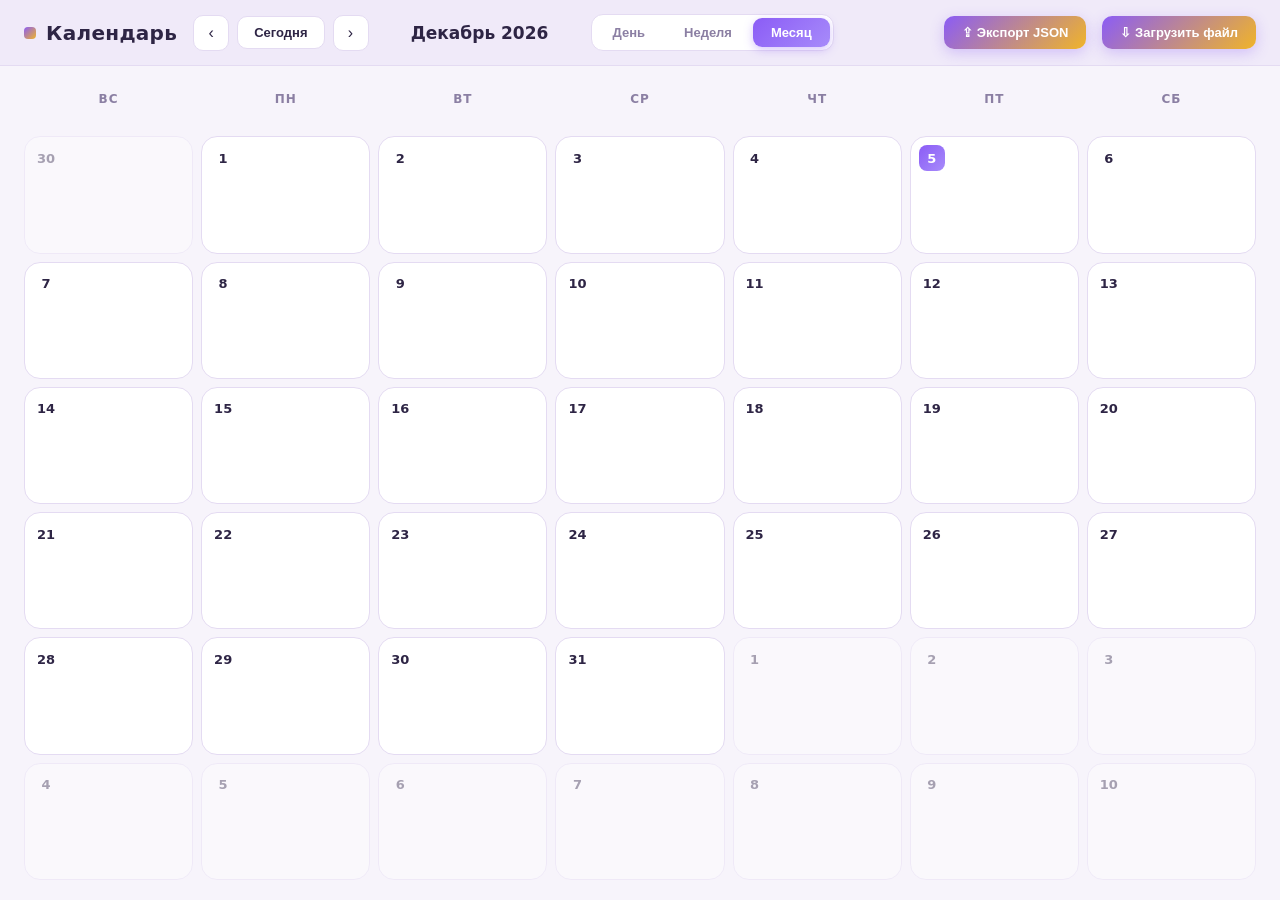
==== calendar.html @ a47461ec "init" ====
<!DOCTYPE html>
<html lang="ru">
<head>
<meta charset="UTF-8">
<meta name="viewport" content="width=device-width, initial-scale=1.0">
<title>Календарь</title>
<style>
  :root {
    /* Пурпурно-жёплая гамма */
    --bg: #f7f4fb;
    --bg-soft: #f0eaf9;
    --surface: #ffffff;
    --surface-2: #f4effc;
    --border: #e4dbf2;
    --text: #2e2545;
    --text-muted: #8b7fa3;

    --c-purple: #8b5cf6;
    --c-purple-soft: #a78bfa;
    --c-amber: #f0b429;
    --c-pink: #e879c9;
    --c-lavender: #c4b5fd;
    --c-peach: #fcd34d;

    --radius: 16px;
    --ease-spring: cubic-bezier(0.34, 1.4, 0.44, 1);
    --ease-smooth: cubic-bezier(0.4, 0, 0.2, 1);
  }

  * { margin: 0; padding: 0; box-sizing: border-box; -webkit-tap-highlight-color: transparent; }

  html, body { height: 100%; }

  body {
    font-family: "Segoe UI", system-ui, -apple-system, sans-serif;
    background: var(--bg);
    color: var(--text);
    overflow: hidden;
    display: flex;
    flex-direction: column;
  }

  /* ============ ШАПКА ============ */
  .app-header {
    display: flex;
    align-items: center;
    gap: 16px;
    padding: 14px 24px;
    background: var(--bg-soft);
    border-bottom: 1px solid var(--border);
    flex-wrap: wrap;
  }

  .app-title {
    font-size: 20px;
    font-weight: 700;
    letter-spacing: 0.3px;
    display: flex;
    align-items: center;
    gap: 10px;
  }

  .app-title .dot {
    width: 12px; height: 12px;
    border-radius: 4px;
    background: linear-gradient(135deg, var(--c-purple), var(--c-amber));
  }

  .nav-group {
    display: flex;
    align-items: center;
    gap: 8px;
  }

  .nav-btn {
    background: var(--surface);
    border: 1px solid var(--border);
    color: var(--text);
    width: 36px; height: 36px;
    border-radius: 10px;
    cursor: pointer;
    font-size: 16px;
    transition: all 0.2s var(--ease-smooth);
  }
  .nav-btn:hover { background: var(--surface-2); transform: translateY(-1px); }

  .today-btn {
    background: var(--surface);
    border: 1px solid var(--border);
    color: var(--text);
    padding: 8px 16px;
    border-radius: 10px;
    cursor: pointer;
    font-size: 13px;
    font-weight: 600;
    transition: all 0.2s var(--ease-smooth);
  }
  .today-btn:hover { background: var(--surface-2); }

  .current-label {
    font-size: 17px;
    font-weight: 600;
    min-width: 190px;
    text-align: center;
  }

  /* Переключатель вида */
  .view-switch {
    display: flex;
    background: var(--surface);
    border: 1px solid var(--border);
    border-radius: 12px;
    padding: 3px;
    gap: 3px;
  }
  .view-btn {
    border: none;
    background: transparent;
    color: var(--text-muted);
    padding: 7px 18px;
    border-radius: 9px;
    cursor: pointer;
    font-size: 13px;
    font-weight: 600;
    transition: all 0.25s var(--ease-smooth);
  }
  .view-btn:hover { color: var(--text); }
  .view-btn.active {
    background: linear-gradient(135deg, var(--c-purple), var(--c-purple-soft));
    color: #fff;
    box-shadow: 0 3px 10px rgba(139, 92, 246, 0.35);
  }

  .header-spacer { flex: 1; }

  .import-btn {
    background: linear-gradient(135deg, var(--c-purple), var(--c-amber));
    border: none;
    color: #fff;
    padding: 9px 18px;
    border-radius: 10px;
    cursor: pointer;
    font-size: 13px;
    font-weight: 600;
    transition: all 0.2s var(--ease-smooth);
    box-shadow: 0 4px 14px rgba(139, 92, 246, 0.3);
  }
  .import-btn:hover { transform: translateY(-1px); box-shadow: 0 6px 20px rgba(139, 92, 246, 0.45); }

  /* ============ ОСНОВНАЯ ОБЛАСТЬ ============ */
  .main {
    flex: 1;
    display: flex;
    flex-direction: column;
    overflow: hidden;
    position: relative;
  }

  .view-container {
    flex: 1;
    overflow: auto;
    padding: 20px 24px;
  }

  /* ============ МЕСЯЦ ============ */
  .month-grid {
    display: grid;
    grid-template-columns: repeat(7, 1fr);
    gap: 8px;
    height: 100%;
  }

  .weekday-header {
    text-align: center;
    font-size: 12px;
    font-weight: 700;
    text-transform: uppercase;
    letter-spacing: 1px;
    color: var(--text-muted);
    padding: 6px 0 10px;
  }

  .month-cell {
    background: var(--surface);
    border: 1px solid var(--border);
    border-radius: var(--radius);
    padding: 8px;
    min-height: 105px;
    cursor: pointer;
    display: -webkit-box;
    display: flex;
    -webkit-box-orient: vertical;
    -webkit-box-direction: normal;
            flex-direction: column;
    gap: 4px;
    transition: transform 0.25s var(--ease-spring), border-color 0.2s, background 0.2s;
    overflow: hidden;
    position: relative;
    -webkit-tap-highlight-color: transparent;
  }
  .month-cell:hover {
    transform: translateY(-3px) scale(1.02);
    border-color: var(--c-purple-soft);
    background: var(--surface-2);
    z-index: 2;
    box-shadow: 0 10px 24px rgba(139, 92, 246, 0.15);
  }
  .month-cell.other-month { opacity: 0.4; }
  .month-cell.other-month:hover { opacity: 0.7; }
  .month-cell.selected {
    border-color: var(--c-purple);
    box-shadow: 0 0 0 1px var(--c-purple), 0 8px 24px rgba(139, 92, 246, 0.2);
  }
  .month-cell.today .day-num {
    background: linear-gradient(135deg, var(--c-purple), var(--c-purple-soft));
    color: #fff;
  }

  .day-num {
    font-size: 13px;
    font-weight: 700;
    width: 26px; height: 26px;
    display: flex;
    align-items: center;
    justify-content: center;
    border-radius: 8px;
  }

  .month-event {
    font-size: 11px;
    font-weight: 600;
    padding: 3px 7px;
    border-radius: 6px;
    white-space: nowrap;
    overflow: hidden;
    text-overflow: ellipsis;
    transition: filter 0.15s;
  }
  .month-event:hover { filter: brightness(0.92); }
  .month-event.more {
    background: transparent !important;
    color: var(--text-muted);
    font-weight: 500;
  }

  /* ============ НЕДЕЛЯ / ДЕНЬ ============ */
  .time-grid-wrapper {
    height: 100%;
    display: flex;
    flex-direction: column;
  }

  .time-grid-header {
    display: grid;
    grid-template-columns: 60px repeat(var(--cols, 7), 1fr);
    gap: 6px;
    margin-bottom: 8px;
  }
  .time-grid-header .day-col-header {
    text-align: center;
    padding: 8px 4px;
    border-radius: 12px;
    background: var(--surface);
    border: 1px solid var(--border);
    transition: all 0.2s;
    cursor: pointer;
  }
  .time-grid-header .day-col-header:hover { background: var(--surface-2); }
  .time-grid-header .day-col-header.selected {
    border-color: var(--c-purple);
    box-shadow: 0 0 0 1px var(--c-purple);
  }
  .time-grid-header .day-col-header.today .dow-num {
    background: linear-gradient(135deg, var(--c-purple), var(--c-purple-soft));
    color: #fff;
  }
  .dow-name { font-size: 11px; text-transform: uppercase; letter-spacing: 1px; color: var(--text-muted); font-weight: 700; }
  .dow-num { font-size: 18px; font-weight: 700; width: 32px; height: 32px; margin: 4px auto 0; display: flex; align-items: center; justify-content: center; border-radius: 10px; }

  .time-grid-body {
    flex: 1;
    display: grid;
    grid-template-columns: 60px repeat(var(--cols, 7), 1fr);
    gap: 6px;
    overflow-y: auto;
    min-height: 0;
  }

  .hour-labels {
    display: flex;
    flex-direction: column;
  }
  .hour-label {
    height: 56px;
    font-size: 11px;
    color: var(--text-muted);
    text-align: right;
    padding-right: 10px;
    transform: translateY(-7px);
    font-weight: 600;
  }

  .day-column {
    position: relative;
    background: var(--surface);
    border: 1px solid var(--border);
    border-radius: 12px;
    cursor: pointer;
    transition: background 0.2s;
  }
  .day-column:hover { background: var(--surface-2); }
  .day-column.weekend { background: #faf7fe; }

  .hour-line {
    height: 56px;
    border-bottom: 1px solid rgba(139, 92, 246, 0.07);
  }

  .timed-event {
    position: absolute;
    left: 4px; right: 4px;
    border-radius: 8px;
    padding: 4px 8px;
    font-size: 11px;
    font-weight: 600;
    overflow: hidden;
    cursor: pointer;
    transition: filter 0.15s, transform 0.15s;
    z-index: 2;
  }
  .timed-event:hover { filter: brightness(0.92); transform: scale(1.01); }
  .timed-event .te-time { font-size: 10px; opacity: 0.75; font-weight: 500; }

  /* ============ ПАНЕЛЬ СОБЫТИЙ (анимация разворачивания) ============ */
  .day-panel {
    display: grid;
    grid-template-rows: 0fr;
    transition: grid-template-rows 0.45s var(--ease-spring);
    flex-shrink: 0;
  }
  .day-panel.open { grid-template-rows: 1fr; }

  .day-panel-inner {
    overflow: hidden;
    min-height: 0;
  }

  .day-panel-content {
    background: var(--bg-soft);
    border-top: 1px solid var(--border);
    padding: 18px 24px 22px;
    opacity: 0;
    transform: translateY(12px);
    transition: opacity 0.35s var(--ease-smooth) 0.08s, transform 0.35s var(--ease-smooth) 0.08s;
  }
  .day-panel.open .day-panel-content { opacity: 1; transform: translateY(0); }

  .panel-header {
    display: flex;
    align-items: center;
    gap: 14px;
    margin-bottom: 14px;
  }
  .panel-title { font-size: 18px; font-weight: 700; }
  .panel-title .panel-date-badge {
    display: inline-flex;
    align-items: center;
    justify-content: center;
    width: 34px; height: 34px;
    border-radius: 10px;
    background: linear-gradient(135deg, var(--c-purple), var(--c-purple-soft));
    color: #fff;
    font-size: 16px;
    margin-right: 10px;
    vertical-align: middle;
  }
  .panel-add-btn {
    background: var(--surface);
    border: 1px solid var(--border);
    color: var(--text);
    padding: 8px 16px;
    border-radius: 10px;
    cursor: pointer;
    font-size: 13px;
    font-weight: 600;
    transition: all 0.2s;
  }
  .panel-add-btn:hover { background: var(--surface-2); border-color: var(--c-purple-soft); }
  .panel-close {
    margin-left: auto;
    background: transparent;
    border: none;
    color: var(--text-muted);
    font-size: 20px;
    cursor: pointer;
    width: 34px; height: 34px;
    border-radius: 8px;
    transition: all 0.2s;
  }
  .panel-close:hover { background: var(--surface-2); color: var(--text); }

  .events-list {
    display: flex;
    flex-direction: column;
    gap: 8px;
  }

  .event-card {
    display: flex;
    align-items: center;
    gap: 14px;
    background: var(--surface);
    border: 1px solid var(--border);
    border-left: 4px solid var(--cat-color, var(--c-purple));
    border-radius: 12px;
    padding: 12px 16px;
    animation: eventIn 0.35s var(--ease-spring) backwards;
    transition: transform 0.2s var(--ease-spring), background 0.2s;
  }
  .event-card:hover { transform: translateX(4px); background: var(--surface-2); }
  @keyframes eventIn {
    from { opacity: 0; transform: translateY(10px) scale(0.97); }
    to   { opacity: 1; transform: translateY(0) scale(1); }
  }

  .event-time {
    font-size: 12px;
    font-weight: 700;
    color: var(--text-muted);
    min-width: 96px;
    font-variant-numeric: tabular-nums;
  }
  .event-info { flex: 1; min-width: 0; }
  .event-title { font-size: 14px; font-weight: 600; }
  .event-meta { font-size: 12px; color: var(--text-muted); margin-top: 2px; }
  .event-del {
    background: transparent;
    border: none;
    color: var(--text-muted);
    cursor: pointer;
    font-size: 15px;
    width: 30px; height: 30px;
    border-radius: 8px;
    opacity: 0;
    transition: all 0.2s;
  }
  .event-card:hover .event-del { opacity: 1; }
  .event-del:hover { background: rgba(232, 121, 201, 0.15); color: var(--c-pink); }

  .empty-note {
    color: var(--text-muted);
    font-size: 13px;
    text-align: center;
    padding: 18px 0 6px;
  }

  /* ============ МОДАЛЬНОЕ ОКНО ============ */
  .modal-overlay {
    position: fixed;
    inset: 0;
    background: rgba(46, 37, 69, 0.35);
    -webkit-backdrop-filter: blur(4px);
    backdrop-filter: blur(4px);
    display: -webkit-box;
    display: flex;
    -webkit-box-align: center;
            align-items: center;
    -webkit-box-pack: center;
            justify-content: center;
    z-index: 100;
    opacity: 0;
    pointer-events: none;
    transition: opacity 0.25s;
  }
  .modal-overlay.open { opacity: 1; pointer-events: auto; }

  .modal {
    background: var(--surface);
    border: 1px solid var(--border);
    border-radius: 20px;
    padding: 26px;
    width: 420px;
    max-width: 92vw;
    max-height: 88vh;
    overflow-y: auto;
    transform: scale(0.92) translateY(16px);
    transition: transform 0.3s var(--ease-spring);
    box-shadow: 0 24px 64px rgba(139, 92, 246, 0.25);
  }
  .modal-overlay.open .modal { transform: scale(1) translateY(0); }

  .modal h2 { font-size: 18px; margin-bottom: 18px; }

  .field { margin-bottom: 14px; }
  .field label {
    display: block;
    font-size: 12px;
    font-weight: 600;
    color: var(--text-muted);
    text-transform: uppercase;
    letter-spacing: 0.6px;
    margin-bottom: 6px;
  }
  .field input, .field textarea, .field select {
    width: 100%;
    background: var(--bg);
    border: 1px solid var(--border);
    border-radius: 10px;
    color: var(--text);
    padding: 10px 12px;
    font-size: 14px;
    font-family: inherit;
    outline: none;
    transition: border-color 0.2s, box-shadow 0.2s;
  }
  .field input:focus, .field textarea:focus, .field select:focus {
    border-color: var(--c-purple);
    box-shadow: 0 0 0 3px rgba(139, 92, 246, 0.18);
  }
  .field-row { display: flex; gap: 10px; }
  .field-row .field { flex: 1; }

  .cat-picker { display: flex; gap: 8px; }
  .cat-option {
    width: 38px; height: 38px;
    border-radius: 12px;
    border: 2px solid transparent;
    cursor: pointer;
    transition: all 0.2s var(--ease-spring);
    position: relative;
  }
  .cat-option:hover { transform: scale(1.12); }
  .cat-option.active {
    border-color: var(--text);
    transform: scale(1.12);
    box-shadow: 0 4px 14px rgba(139, 92, 246, 0.3);
  }

  .modal-actions { display: flex; gap: 10px; margin-top: 20px; }
  .btn-primary {
    flex: 1;
    background: linear-gradient(135deg, var(--c-purple), var(--c-pink));
    border: none;
    color: #fff;
    padding: 12px;
    border-radius: 12px;
    font-size: 14px;
    font-weight: 700;
    cursor: pointer;
    transition: all 0.2s;
  }
  .btn-primary:hover { filter: brightness(1.08); transform: translateY(-1px); }
  .btn-ghost {
    background: var(--surface-2);
    border: 1px solid var(--border);
    color: var(--text);
    padding: 12px 18px;
    border-radius: 12px;
    font-size: 14px;
    font-weight: 600;
    cursor: pointer;
    transition: all 0.2s;
  }
  .btn-ghost:hover { background: var(--border); }

  /* ============ ТОСТ ============ */
  .toast {
    position: fixed;
    bottom: 24px;
    left: 50%;
    transform: translateX(-50%) translateY(80px);
    background: linear-gradient(135deg, var(--c-purple), var(--c-purple-soft));
    color: #fff;
    padding: 12px 22px;
    border-radius: 12px;
    font-size: 13px;
    font-weight: 600;
    z-index: 200;
    opacity: 0;
    transition: all 0.35s var(--ease-spring);
    box-shadow: 0 12px 32px rgba(139, 92, 246, 0.4);
  }
  .toast.show { opacity: 1; transform: translateX(-50%) translateY(0); }

  /* Скроллбар */
  ::-webkit-scrollbar { width: 10px; height: 10px; }
  ::-webkit-scrollbar-track { background: transparent; }
  ::-webkit-scrollbar-thumb { background: var(--c-lavender); border-radius: 6px; }
  ::-webkit-scrollbar-thumb:hover { background: var(--c-purple-soft); }

  /* ============ АДАПТИВНОСТЬ ============ */

  /* Планшеты (768px – 1024px) */
  @media (max-width: 1024px) {
    .app-header { padding: 12px 16px; gap: 10px; }
    .current-label { min-width: 150px; font-size: 15px; }
    .view-container { padding: 14px 16px; }
    .month-cell { min-height: 85px; padding: 6px; }
    .month-event { font-size: 10px; }
    .time-grid-body { overflow-x: auto; }
  }

  /* Мобильные (< 768px) */
  @media (max-width: 768px) {
    .app-header {
      padding: 10px 12px;
      gap: 8px;
      flex-wrap: wrap;
    }
    .app-title { font-size: 17px; width: 100%; }
    .nav-group { order: 2; }
    .current-label {
      order: 3;
      min-width: 0;
      flex: 1;
      font-size: 14px;
      text-align: left;
    }
    .view-switch { order: 4; width: 100%; justify-content: center; }
    .view-btn { padding: 8px 14px; font-size: 12px; }
    .header-spacer { display: none; }
    .import-btn { order: 5; width: 100%; padding: 12px; }

    .view-container { padding: 10px 10px; }

    /* Месяц на мобильных */
    .month-grid { gap: 4px; }
    .weekday-header { font-size: 10px; padding: 4px 0 6px; }
    .month-cell {
      min-height: 60px;
      padding: 4px;
      border-radius: 10px;
    }
    .day-num { width: 22px; height: 22px; font-size: 11px; border-radius: 6px; }
    .month-event { font-size: 9px; padding: 2px 4px; border-radius: 4px; }

    /* Неделя/день на мобильных — горизонтальный скролл */
    .time-grid-header { grid-template-columns: 40px repeat(var(--cols, 7), minmax(80px, 1fr)); }
    .time-grid-body {
      grid-template-columns: 40px repeat(var(--cols, 7), minmax(80px, 1fr));
      overflow-x: auto;
    }
    .hour-label { font-size: 9px; padding-right: 6px; }
    .hour-line { height: 48px; }
    .timed-event { font-size: 10px; padding: 3px 5px; }
    .timed-event .te-time { font-size: 9px; }

    /* Панель событий */
    .day-panel-content { padding: 14px 12px 18px; }
    .panel-title { font-size: 15px; }
    .panel-title .panel-date-badge { width: 28px; height: 28px; font-size: 14px; }
    .panel-add-btn { padding: 7px 12px; font-size: 12px; }
    .event-card { padding: 10px 12px; gap: 10px; }
    .event-time { min-width: 80px; font-size: 11px; }
    .event-title { font-size: 13px; }
    .event-meta { font-size: 11px; }

    /* Модалка на мобильных */
    .modal {
      width: 100%;
      max-width: 100vw;
      border-radius: 20px 20px 0 0;
      padding: 20px 16px;
      max-height: 92vh;
    }
    .modal-overlay { align-items: flex-end; }
    .field-row { flex-direction: column; gap: 0; }
    .cat-option { width: 44px; height: 44px; }

    /* Тост */
    .toast { bottom: 16px; padding: 10px 18px; font-size: 12px; max-width: 90vw; }
  }

  /* Очень маленькие экраны (< 380px) */
  @media (max-width: 380px) {
    .month-cell { min-height: 50px; }
    .month-event { display: none; }
    .month-event:first-of-type { display: block; }
    .day-num { width: 20px; height: 20px; font-size: 10px; }
  }

  /* Ландшафтная ориентация на мобильных */
  @media (max-height: 500px) and (orientation: landscape) {
    .app-header { padding: 6px 12px; }
    .app-title { font-size: 15px; width: auto; }
    .view-switch { width: auto; }
    .import-btn { width: auto; padding: 6px 14px; }
    .month-cell { min-height: 50px; }
  }

  /* Тёмная система — уважение к prefers-color-scheme (оставляем светлую, но мягче) */
  @media (prefers-color-scheme: dark) {
    :root {
      --bg: #1e1830;
      --bg-soft: #241d3a;
      --surface: #2b2344;
      --surface-2: #332a52;
      --border: #3d3360;
      --text: #f0eaff;
      --text-muted: #a89ec8;
    }
    .day-column.weekend { background: #262040; }
    .hour-line { border-bottom-color: rgba(139, 92, 246, 0.1); }
    .field input, .field textarea, .field select { background: #241d3a; }
  }

  /* Уменьшенная анимация для пользователей с настройкой */
  @media (prefers-reduced-motion: reduce) {
    *, *::before, *::after {
      animation-duration: 0.01ms !important;
      transition-duration: 0.01ms !important;
    }
  }

  /* Кросс-браузерность: fallback для grid */
  @supports not (display: grid) {
    .month-grid { display: flex; flex-wrap: wrap; }
    .month-cell { width: calc(100% / 7 - 8px); }
    .time-grid-header, .time-grid-body { display: flex; }
    .day-column { flex: 1; min-width: 100px; }
  }

  /* Touch-устройства: увеличенные зоны нажатия */
  @media (pointer: coarse) {
    .nav-btn, .today-btn, .view-btn, .panel-close, .event-del { min-width: 44px; min-height: 44px; }
    .month-cell { min-height: 70px; }
  }
</style>
</head>
<body>

<header class="app-header">
  <div class="app-title"><span class="dot"></span>Календарь</div>
  <div class="nav-group">
    <button class="nav-btn" id="prevBtn" title="Назад">&#8249;</button>
    <button class="today-btn" id="todayBtn">Сегодня</button>
    <button class="nav-btn" id="nextBtn" title="Вперёд">&#8250;</button>
  </div>
  <div class="current-label" id="currentLabel"></div>
  <div class="view-switch">
    <button class="view-btn" data-view="day">День</button>
    <button class="view-btn" data-view="week">Неделя</button>
    <button class="view-btn active" data-view="month">Месяц</button>
  </div>
  <div class="header-spacer"></div>
  <button class="import-btn" id="exportBtn">&#8682; Экспорт JSON</button>
  <button class="import-btn" id="importBtn">&#8681; Загрузить файл</button>
  <input type="file" id="fileInput" accept=".ics,.json,.csv" hidden>
</header>

<div class="main">
  <div class="view-container" id="viewContainer"></div>

  <!-- Панель событий выбранного дня -->
  <div class="day-panel" id="dayPanel">
    <div class="day-panel-inner">
      <div class="day-panel-content">
        <div class="panel-header">
          <div class="panel-title">
            <span class="panel-date-badge" id="panelDateBadge"></span>
            <span id="panelTitle"></span>
          </div>
          <button class="panel-add-btn" id="panelAddBtn">+ Событие</button>
          <button class="panel-close" id="panelCloseBtn" title="Закрыть">&times;</button>
        </div>
        <div class="events-list" id="eventsList"></div>
      </div>
    </div>
  </div>
</div>

<!-- Модальное окно добавления события -->
<div class="modal-overlay" id="modalOverlay">
  <div class="modal">
    <h2>Новое событие</h2>
    <div class="field">
      <label>Название</label>
      <input type="text" id="evTitle" placeholder="Что за событие?">
    </div>
    <div class="field-row">
      <div class="field">
        <label>Дата</label>
        <input type="date" id="evDate">
      </div>
      <div class="field">
        <label>Начало</label>
        <input type="time" id="evStart" value="10:00">
      </div>
      <div class="field">
        <label>Конец</label>
        <input type="time" id="evEnd" value="11:00">
      </div>
    </div>
    <div class="field">
      <label>Категория</label>
      <div class="cat-picker" id="catPicker"></div>
    </div>
    <div class="field">
      <label>Место</label>
      <input type="text" id="evLocation" placeholder="Где проходит?">
    </div>
    <div class="field">
      <label>Описание</label>
      <textarea id="evDesc" rows="2" placeholder="Детали..."></textarea>
    </div>
    <div class="modal-actions">
      <button class="btn-ghost" id="modalCancel">Отмена</button>
      <button class="btn-primary" id="modalSave">Сохранить</button>
    </div>
  </div>
</div>

<div class="toast" id="toast"></div>

<script>
"use strict";

/* ================= ДАННЫЕ ================= */
const CATEGORIES = {
  purple:   { name: "Пурпурный",  color: "var(--c-purple)",   hex: "#8b5cf6", text: "#ffffff" },
  amber:    { name: "Жёлтый",     color: "var(--c-amber)",    hex: "#f0b429", text: "#2e2545" },
  pink:     { name: "Розовый",     color: "var(--c-pink)",     hex: "#e879c9", text: "#ffffff" },
  lavender: { name: "Лавандовый", color: "var(--c-lavender)", hex: "#c4b5fd", text: "#2e2545" },
  peach:    { name: "Персиковый",  color: "var(--c-peach)",    hex: "#fcd34d", text: "#2e2545" },
};

const state = {
  view: "month",            // day | week | month
  anchor: new Date(),       // дата, вокруг которой строится вид
  selected: null,           // выбранный день (Date)
  events: [],               // {id,title,start,end,location,description,category}
};

let idCounter = 1;
const uid = () => "ev" + Date.now().toString(36) + (idCounter++);

/* ================= ХРАНИЛИЩЕ ================= */
const STORAGE_KEY = "calendar_events_v1";

function saveEvents() {
  try {
    localStorage.setItem(STORAGE_KEY, JSON.stringify(state.events));
  } catch (e) { /* приватный режим и т.п. */ }
}

function loadEvents() {
  try {
    const raw = localStorage.getItem(STORAGE_KEY);
    if (!raw) return;
    const arr = JSON.parse(raw);
    if (!Array.isArray(arr)) return;
    state.events = arr.map(e => ({
      ...e,
      start: new Date(e.start),
      end: new Date(e.end),
    })).filter(e => e.title && !isNaN(e.start));
  } catch (e) { /* повреждённые данные — начинаем с чистого листа */ }
}

loadEvents();

/* ================= УТИЛИТЫ ================= */
const MONTHS = ["Январь","Февраль","Март","Апрель","Май","Июнь","Июль","Август","Сентябрь","Октябрь","Ноябрь","Декабрь"];
const MONTHS_GEN = ["января","февраля","марта","апреля","мая","июня","июля","августа","сентября","октября","ноября","декабря"];
const DOW = ["Вс","Пн","Вт","Ср","Чт","Пт","Сб"];

const startOfDay = d => new Date(d.getFullYear(), d.getMonth(), d.getDate());
const isSameDay = (a, b) => a.getFullYear() === b.getFullYear() && a.getMonth() === b.getMonth() && a.getDate() === b.getDate();
const addDays = (d, n) => { const t = new Date(d); t.setDate(t.getDate() + n); return t; };
const fmtTime = d => String(d.getHours()).padStart(2, "0") + ":" + String(d.getMinutes()).padStart(2, "0");
const fmtDayTitle = d => d.getDate() + " " + MONTHS_GEN[d.getMonth()] + ", " + DOW[(d.getDay() + 6) % 7];
const fmtDateInput = d => d.getFullYear() + "-" + String(d.getMonth() + 1).padStart(2, "0") + "-" + String(d.getDate()).padStart(2, "0");

function eventsForDay(day) {
  return state.events
    .filter(e => isSameDay(e.start, day) || isSameDay(e.end, day) ||
      (e.start < day && e.end > day))
    .sort((a, b) => a.start - b.start);
}

/* ================= РЕНДЕР ================= */
const viewContainer = document.getElementById("viewContainer");
const currentLabel = document.getElementById("currentLabel");

function render() {
  if (state.view === "month") renderMonth();
  else if (state.view === "week") renderWeek();
  else renderDay();
  renderPanel();
}

function renderMonth() {
  const year = state.anchor.getFullYear();
  const month = state.anchor.getMonth();
  currentLabel.textContent = MONTHS[month] + " " + year;

  const first = new Date(year, month, 1);
  // Пн = 0 ... Вс = 6
  const lead = (first.getDay() + 6) % 7;
  const startDate = addDays(first, -lead);
  const today = startOfDay(new Date());

  let html = '<div class="month-grid">';
  for (let c = 0; c < 7; c++) html += `<div class="weekday-header">${DOW[c]}</div>`;

  for (let i = 0; i < 42; i++) {
    const day = addDays(startDate, i);
    const inMonth = day.getMonth() === month;
    const isToday = isSameDay(day, today);
    const isSelected = state.selected && isSameDay(day, state.selected);
    const dayEvents = eventsForDay(day);
    const evs = dayEvents.slice(0, 3);
    const extra = dayEvents.length - evs.length;

    html += `<div class="month-cell${inMonth ? "" : " other-month"}${isToday ? " today" : ""}${isSelected ? " selected" : ""}" data-date="${fmtDateInput(day)}">`;
    html += `<div class="day-num">${day.getDate()}</div>`;
    for (const e of evs) {
      const cat = CATEGORIES[e.category];
      html += `<div class="month-event" style="background:${cat.hex};color:${cat.text}" title="${escapeHtml(e.title)}">${escapeHtml(e.title)}</div>`;
    }
    if (extra > 0) html += `<div class="month-event more">+${extra} ещё</div>`;
    html += `</div>`;
  }
  html += "</div>";
  viewContainer.innerHTML = html;

  viewContainer.querySelectorAll(".month-cell").forEach(cell => {
    const select = () => {
      state.selected = parseDateInput(cell.dataset.date);
      render();
    };
    cell.addEventListener("click", select);
    cell.addEventListener("touchstart", select, { passive: true });
  });
}

function renderWeek() {
  const monday = addDays(startOfDay(state.anchor), -((state.anchor.getDay() + 6) % 7));
  const sunday = addDays(monday, 6);
  currentLabel.textContent = monday.getDate() + " " + MONTHS_GEN[monday.getMonth()] + " — " + sunday.getDate() + " " + MONTHS_GEN[sunday.getMonth()];

  const today = startOfDay(new Date());
  let html = '<div class="time-grid-wrapper"><div class="time-grid-header" style="--cols:7"><div></div>';
  for (let i = 0; i < 7; i++) {
    const day = addDays(monday, i);
    const isToday = isSameDay(day, today);
    const isSelected = state.selected && isSameDay(day, state.selected);
    html += `<div class="day-col-header${isToday ? " today" : ""}${isSelected ? " selected" : ""}" data-date="${fmtDateInput(day)}">
      <div class="dow-name">${DOW[i]}</div><div class="dow-num">${day.getDate()}</div></div>`;
  }
  html += '</div><div class="time-grid-body" style="--cols:7"><div class="hour-labels">';
  for (let h = 0; h < 24; h++) html += `<div class="hour-label">${String(h).padStart(2, "0")}:00</div>`;
  html += "</div>";

  for (let i = 0; i < 7; i++) {
    const day = addDays(monday, i);
    const weekend = i >= 5;
    html += `<div class="day-column${weekend ? " weekend" : ""}" data-date="${fmtDateInput(day)}">`;
    for (let h = 0; h < 24; h++) html += '<div class="hour-line"></div>';
    for (const e of eventsForDay(day)) {
      const cat = CATEGORIES[e.category];
      const top = (e.start.getHours() + e.start.getMinutes() / 60) * 56;
      const bottom = Math.max((e.end.getHours() + e.end.getMinutes() / 60) * 56, top + 24);
      html += `<div class="timed-event" style="top:${top}px;height:${bottom - top - 2}px;background:${cat.hex};color:${cat.text}" title="${escapeHtml(e.title)}">
        <div class="te-time">${fmtTime(e.start)}–${fmtTime(e.end)}</div>${escapeHtml(e.title)}</div>`;
    }
    html += "</div>";
  }
  html += "</div></div>";
  viewContainer.innerHTML = html;

  viewContainer.querySelectorAll(".day-column, .day-col-header").forEach(col => {
    const select = () => {
      state.selected = parseDateInput(col.dataset.date);
      render();
    };
    col.addEventListener("click", select);
    col.addEventListener("touchstart", select, { passive: true });
  });
}

function renderDay() {
  const day = startOfDay(state.anchor);
  currentLabel.textContent = fmtDayTitle(day);

  const today = startOfDay(new Date());
  const isToday = isSameDay(day, today);
  const isSelected = state.selected && isSameDay(day, state.selected);

  let html = `<div class="time-grid-wrapper"><div class="time-grid-header" style="--cols:1"><div></div>
    <div class="day-col-header${isToday ? " today" : ""}${isSelected ? " selected" : ""}" data-date="${fmtDateInput(day)}">
    <div class="dow-name">${DOW[(day.getDay() + 6) % 7]}</div><div class="dow-num">${day.getDate()}</div></div></div>
    <div class="time-grid-body" style="--cols:1"><div class="hour-labels">`;
  for (let h = 0; h < 24; h++) html += `<div class="hour-label">${String(h).padStart(2, "0")}:00</div>`;
  html += `</div><div class="day-column" data-date="${fmtDateInput(day)}">`;
  for (let h = 0; h < 24; h++) html += '<div class="hour-line"></div>';
  for (const e of eventsForDay(day)) {
    const cat = CATEGORIES[e.category];
    const top = (e.start.getHours() + e.start.getMinutes() / 60) * 56;
    const bottom = Math.max((e.end.getHours() + e.end.getMinutes() / 60) * 56, top + 24);
    html += `<div class="timed-event" style="top:${top}px;height:${bottom - top - 2}px;background:${cat.hex};color:${cat.text}" title="${escapeHtml(e.title)}">
      <div class="te-time">${fmtTime(e.start)}–${fmtTime(e.end)}</div>${escapeHtml(e.title)}</div>`;
  }
  html += "</div></div></div>";
  viewContainer.innerHTML = html;

  viewContainer.querySelectorAll(".day-column, .day-col-header").forEach(col => {
    const select = () => {
      state.selected = parseDateInput(col.dataset.date);
      render();
    };
    col.addEventListener("click", select);
    col.addEventListener("touchstart", select, { passive: true });
  });
}

/* ================= ПАНЕЛЬ СОБЫТИЙ ================= */
const dayPanel = document.getElementById("dayPanel");
const panelDateBadge = document.getElementById("panelDateBadge");
const panelTitle = document.getElementById("panelTitle");
const eventsList = document.getElementById("eventsList");

function renderPanel() {
  if (!state.selected) { dayPanel.classList.remove("open"); return; }
  const day = state.selected;
  panelDateBadge.textContent = day.getDate();
  panelTitle.textContent = fmtDayTitle(day);

  const evs = eventsForDay(day);
  if (evs.length === 0) {
    eventsList.innerHTML = '<div class="empty-note">Событий нет — самое время что-нибудь запланировать ✦</div>';
  } else {
    eventsList.innerHTML = "";
    evs.forEach((e, i) => {
      const card = document.createElement("div");
      card.className = "event-card";
      card.style.setProperty("--cat-color", CATEGORIES[e.category].hex);
      card.style.animationDelay = (i * 0.05) + "s";
      card.innerHTML = `
        <div class="event-time">${fmtTime(e.start)} – ${fmtTime(e.end)}</div>
        <div class="event-info">
          <div class="event-title">${escapeHtml(e.title)}</div>
          ${e.location || e.description ? `<div class="event-meta">${escapeHtml([e.location, e.description].filter(Boolean).join(" · "))}</div>` : ""}
        </div>
        <button class="event-del" title="Удалить">&times;</button>`;
      card.querySelector(".event-del").addEventListener("click", ev => {
        ev.stopPropagation();
        state.events = state.events.filter(x => x.id !== e.id);
        saveEvents();
        render();
        showToast("Событие удалено");
      });
      eventsList.appendChild(card);
    });
  }
  dayPanel.classList.add("open");
}

/* ================= МОДАЛЬНОЕ ОКНО ================= */
const modalOverlay = document.getElementById("modalOverlay");
const catPicker = document.getElementById("catPicker");
let pickedCategory = "purple";

Object.entries(CATEGORIES).forEach(([key, cat]) => {
  const el = document.createElement("div");
  el.className = "cat-option" + (key === pickedCategory ? " active" : "");
  el.style.background = cat.hex;
  el.title = cat.name;
  el.dataset.cat = key;
  el.addEventListener("click", () => {
    pickedCategory = key;
    catPicker.querySelectorAll(".cat-option").forEach(o => o.classList.toggle("active", o === el));
  });
  catPicker.appendChild(el);
});

function openModal(day) {
  document.getElementById("evTitle").value = "";
  document.getElementById("evDate").value = fmtDateInput(day);
  document.getElementById("evStart").value = "10:00";
  document.getElementById("evEnd").value = "11:00";
  document.getElementById("evLocation").value = "";
  document.getElementById("evDesc").value = "";
  modalOverlay.classList.add("open");
  setTimeout(() => document.getElementById("evTitle").focus(), 150);
}
function closeModal() { modalOverlay.classList.remove("open"); }

document.getElementById("modalSave").addEventListener("click", () => {
  const title = document.getElementById("evTitle").value.trim();
  if (!title) { showToast("Введите название события"); return; }
  const date = parseDateInput(document.getElementById("evDate").value);
  const [sh, sm] = document.getElementById("evStart").value.split(":").map(Number);
  const [eh, em] = document.getElementById("evEnd").value.split(":").map(Number);
  const start = new Date(date); start.setHours(sh, sm, 0, 0);
  const end = new Date(date); end.setHours(eh, em, 0, 0);
  if (end <= start) { showToast("Время конца должно быть позже начала"); return; }

  state.events.push({
    id: uid(), title, start, end,
    location: document.getElementById("evLocation").value.trim(),
    description: document.getElementById("evDesc").value.trim(),
    category: pickedCategory,
  });
  saveEvents();
  state.selected = startOfDay(start);
  closeModal();
  render();
  showToast("Событие добавлено");
});
document.getElementById("modalCancel").addEventListener("click", closeModal);
modalOverlay.addEventListener("click", e => { if (e.target === modalOverlay) closeModal(); });
document.addEventListener("keydown", e => { if (e.key === "Escape") closeModal(); });

/* ================= ЭКСПОРТ / ИМПОРТ ФАЙЛОВ ================= */
const fileInput = document.getElementById("fileInput");
document.getElementById("importBtn").addEventListener("click", () => fileInput.click());

document.getElementById("exportBtn").addEventListener("click", () => {
  const data = JSON.stringify(state.events, null, 2);
  const blob = new Blob([data], { type: "application/json" });
  const url = URL.createObjectURL(blob);
  const a = document.createElement("a");
  a.href = url;
  a.download = "calendar-events-" + fmtDateInput(new Date()) + ".json";
  a.click();
  URL.revokeObjectURL(url);
  showToast("Экспортировано событий: " + state.events.length);
});
fileInput.addEventListener("change", () => {
  const file = fileInput.files[0];
  if (!file) return;
  const reader = new FileReader();
  reader.onload = () => {
    try {
      const ext = file.name.split(".").pop().toLowerCase();
      let imported = [];
      if (ext === "ics") imported = parseICS(reader.result);
      else if (ext === "json") imported = parseJSON(reader.result);
      else if (ext === "csv") imported = parseCSV(reader.result);
      else { showToast("Формат не поддерживается: ." + ext); return; }

      if (imported.length === 0) { showToast("В файле не найдено событий"); return; }
      state.events.push(...imported);
      saveEvents();
      render();
      showToast(`Загружено событий: ${imported.length}`);
    } catch (err) {
      console.error(err);
      showToast("Ошибка чтения файла");
    }
    fileInput.value = "";
  };
  reader.readAsText(file);
});

function parseICS(text) {
  // Раскладываем длинные строки (folding)
  const raw = text.replace(/\r\n/g, "\n").split("\n");
  const lines = [];
  for (const line of raw) {
    if ((line.startsWith(" ") || line.startsWith("\t")) && lines.length) lines[lines.length - 1] += line.slice(1);
    else lines.push(line);
  }

  const events = [];
  let cur = null;
  for (const line of lines) {
    if (line === "BEGIN:VEVENT") cur = {};
    else if (line === "END:VEVENT") {
      if (cur && cur.DTSTART) events.push(icsToEvent(cur));
      cur = null;
    } else if (cur) {
      const idx = line.indexOf(":");
      if (idx < 0) continue;
      const key = line.slice(0, idx).split(";")[0];
      cur[key] = line.slice(idx + 1);
    }
  }
  return events;
}

function icsToEvent(v) {
  const start = icsDate(v.DTSTART);
  const end = v.DTEND ? icsDate(v.DTEND) : new Date(start.getTime() + 3600000);
  const summary = (v.SUMMARY || "Без названия").replace(/\\,/g, ",").replace(/\\;/g, ";");
  const haystack = summary + (v.DESCRIPTION || "");
  const cat = /тренир|спорт|врач|стомат|здоров/i.test(haystack) ? "pink"
    : /дедлайн|важн|срочн/i.test(haystack) ? "amber"
    : /встреч|созвон|ревью|планёрк|митинг/i.test(haystack) ? "purple"
    : "lavender";
  return {
    id: uid(), title: summary, start, end,
    location: (v.LOCATION || "").replace(/\\,/g, ","),
    description: (v.DESCRIPTION || "").replace(/\\n/g, " "),
    category: cat,
  };
}

function icsDate(s) {
  const m = s.match(/(\d{4})(\d{2})(\d{2})(?:T(\d{2})(\d{2})(\d{2})?Z?)?/);
  if (!m) return new Date();
  if (m[4] !== undefined) {
    const d = new Date(+m[1], +m[2] - 1, +m[3], +m[4], +m[5] || 0, +m[6] || 0);
    if (s.includes("Z")) return new Date(d.getTime() - d.getTimezoneOffset() * 60000);
    return d;
  }
  return new Date(+m[1], +m[2] - 1, +m[3], 9, 0, 0);
}

function parseJSON(text) {
  const data = JSON.parse(text);
  const arr = Array.isArray(data) ? data : (data.events || []);
  return arr.map(e => {
    const start = new Date(e.start || e.dtstart);
    const end = new Date(e.end || e.dtend || start.getTime() + 3600000);
    if (isNaN(start)) return null;
    return {
      id: uid(),
      title: String(e.title || e.summary || "Без названия"),
      start, end,
      location: String(e.location || ""),
      description: String(e.description || ""),
      category: CATEGORIES[e.category] ? e.category : "lavender",
    };
  }).filter(Boolean);
}

function parseCSV(text) {
  const lines = text.replace(/\r\n/g, "\n").split("\n").filter(l => l.trim());
  if (lines.length < 2) return [];
  const split = l => l.split(",").map(c => c.trim().replace(/^"|"$/g, ""));
  const header = split(lines[0]).map(h => h.toLowerCase());
  const idx = name => header.indexOf(name);
  const events = [];
  for (let i = 1; i < lines.length; i++) {
    const c = split(lines[i]);
    const start = new Date(c[idx("start")] || c[idx("dtstart")] || c[idx("date")]);
    if (isNaN(start)) continue;
    const endRaw = c[idx("end")] || c[idx("dtend")];
    const end = endRaw ? new Date(endRaw) : new Date(start.getTime() + 3600000);
    const catRaw = (c[idx("category")] || "").toLowerCase();
    events.push({
      id: uid(),
      title: c[idx("title")] || c[idx("summary")] || "Без названия",
      start, end,
      location: c[idx("location")] || "",
      description: c[idx("description")] || "",
      category: CATEGORIES[catRaw] ? catRaw : "lavender",
    });
  }
  return events;
}

/* ================= НАВИГАЦИЯ ================= */
document.getElementById("prevBtn").addEventListener("click", () => shift(-1));
document.getElementById("nextBtn").addEventListener("click", () => shift(1));
document.getElementById("todayBtn").addEventListener("click", () => {
  state.anchor = new Date();
  state.selected = startOfDay(new Date());
  render();
});

function shift(dir) {
  const d = state.anchor;
  if (state.view === "month") d.setMonth(d.getMonth() + dir);
  else if (state.view === "week") state.anchor = addDays(d, 7 * dir);
  else state.anchor = addDays(d, dir);
  render();
}

document.querySelectorAll(".view-btn").forEach(btn => {
  btn.addEventListener("click", () => {
    document.querySelectorAll(".view-btn").forEach(b => b.classList.remove("active"));
    btn.classList.add("active");
    state.view = btn.dataset.view;
    if (state.selected) state.anchor = new Date(state.selected);
    render();
  });
});

document.getElementById("panelCloseBtn").addEventListener("click", () => {
  state.selected = null;
  render();
});
document.getElementById("panelAddBtn").addEventListener("click", () => {
  openModal(state.selected || state.anchor);
});

/* ================= ТОСТ ================= */
const toast = document.getElementById("toast");
let toastTimer;
function showToast(msg) {
  toast.textContent = msg;
  toast.classList.add("show");
  clearTimeout(toastTimer);
  toastTimer = setTimeout(() => toast.classList.remove("show"), 2600);
}

/* ================= ВСПОМОГАТЕЛЬНОЕ ================= */
function parseDateInput(s) {
  const [y, m, d] = s.split("-").map(Number);
  return new Date(y, m - 1, d);
}
function escapeHtml(s) {
  return String(s).replace(/[&<>"']/g, ch => ({ "&": "&amp;", "<": "&lt;", ">": "&gt;", '"': "&quot;", "'": "&#39;" }[ch]));
}

render();
</script>
</body>
</html>
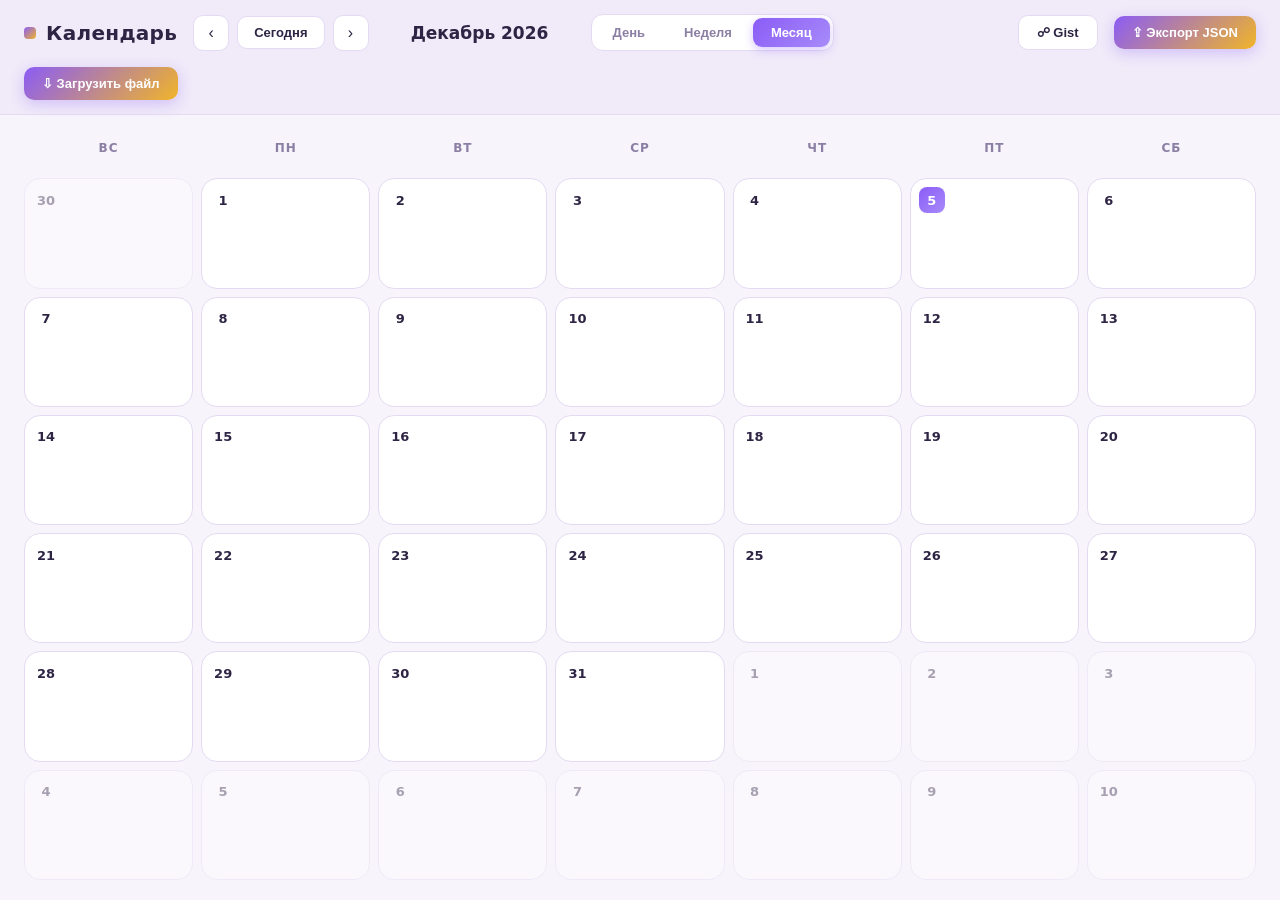
==== commit 5cd84f35: "Add GitHub Gist sync, update README, add .gitignore" ====
--- a/calendar.html
+++ b/calendar.html
@@ -146,6 +146,24 @@
     box-shadow: 0 4px 14px rgba(139, 92, 246, 0.3);
   }
   .import-btn:hover { transform: translateY(-1px); box-shadow: 0 6px 20px rgba(139, 92, 246, 0.45); }
+
+  .gist-btn {
+    background: var(--surface);
+    border: 1px solid var(--border);
+    color: var(--text);
+    padding: 9px 18px;
+    border-radius: 10px;
+    cursor: pointer;
+    font-size: 13px;
+    font-weight: 600;
+    transition: all 0.2s var(--ease-smooth);
+  }
+  .gist-btn:hover { background: var(--surface-2); border-color: var(--c-purple-soft); }
+  .gist-btn.connected {
+    background: linear-gradient(135deg, #22c55e, #16a34a);
+    color: #fff;
+    border-color: transparent;
+  }
 
   /* ============ ОСНОВНАЯ ОБЛАСТЬ ============ */
   .main {
@@ -743,6 +761,7 @@
     <button class="view-btn active" data-view="month">Месяц</button>
   </div>
   <div class="header-spacer"></div>
+  <button class="gist-btn" id="gistBtn" title="GitHub Gist синхронизация">&#9741; Gist</button>
   <button class="import-btn" id="exportBtn">&#8682; Экспорт JSON</button>
   <button class="import-btn" id="importBtn">&#8681; Загрузить файл</button>
   <input type="file" id="fileInput" accept=".ics,.json,.csv" hidden>
@@ -810,6 +829,29 @@
   </div>
 </div>
 
+<!-- Модальное окно настроек Gist -->
+<div class="modal-overlay" id="gistModal">
+  <div class="modal">
+    <h2>GitHub Gist синхронизация</h2>
+    <div class="field">
+      <label>Gist ID</label>
+      <input type="text" id="gistId" placeholder="например, a1b2c3d4e5f6...">
+    </div>
+    <div class="field">
+      <label>Personal Access Token</label>
+      <input type="password" id="gistToken" placeholder="ghp_...">
+    </div>
+    <p style="font-size:12px;color:var(--text-muted);margin-top:-6px;margin-bottom:14px;">
+      Токен хранится только в вашем браузере (localStorage). Создайте токен с правами <code>gist</code> на
+      <a href="https://github.com/settings/tokens" target="_blank" style="color:var(--c-purple);">github.com/settings/tokens</a>.
+    </p>
+    <div class="modal-actions">
+      <button class="btn-ghost" id="gistCancel">Отмена</button>
+      <button class="btn-primary" id="gistSave">Сохранить</button>
+    </div>
+  </div>
+</div>
+
 <div class="toast" id="toast"></div>
 
 <script>
@@ -841,6 +883,7 @@
   try {
     localStorage.setItem(STORAGE_KEY, JSON.stringify(state.events));
   } catch (e) { /* приватный режим и т.п. */ }
+  scheduleGistSync();
 }
 
 function loadEvents() {
@@ -858,6 +901,119 @@
 }
 
 loadEvents();
+
+/* ================= GIST СИНХРОНИЗАЦИЯ ================= */
+const GIST_STORAGE_KEY = "calendar_gist_config_v1";
+const GIST_FILE_NAME = "calendar-events.json";
+
+let gistConfig = { id: "", token: "" };
+let gistSyncTimer = null;
+let gistSyncing = false;
+
+function loadGistConfig() {
+  try {
+    const raw = localStorage.getItem(GIST_STORAGE_KEY);
+    if (raw) gistConfig = JSON.parse(raw);
+  } catch (e) { /* ignore */ }
+  updateGistButton();
+}
+
+function saveGistConfig() {
+  localStorage.setItem(GIST_STORAGE_KEY, JSON.stringify(gistConfig));
+  updateGistButton();
+}
+
+function updateGistButton() {
+  const btn = document.getElementById("gistBtn");
+  if (gistConfig.id && gistConfig.token) {
+    btn.classList.add("connected");
+    btn.innerHTML = "&#10003; Gist";
+    btn.title = "Синхронизировано с Gist";
+  } else {
+    btn.classList.remove("connected");
+    btn.innerHTML = "&#9741; Gist";
+    btn.title = "Настроить GitHub Gist синхронизацию";
+  }
+}
+
+async function gistRequest(method, url, body) {
+  const headers = {
+    "Accept": "application/vnd.github.v3+json",
+    "Content-Type": "application/json",
+  };
+  if (gistConfig.token) headers["Authorization"] = "token " + gistConfig.token;
+
+  const res = await fetch("https://api.github.com" + url, {
+    method,
+    headers,
+    body: body ? JSON.stringify(body) : undefined,
+  });
+
+  if (!res.ok) {
+    const err = await res.json().catch(() => ({}));
+    throw new Error(err.message || ("HTTP " + res.status));
+  }
+  return res.json();
+}
+
+async function gistUpload() {
+  if (!gistConfig.id || !gistConfig.token || gistSyncing) return;
+  gistSyncing = true;
+  try {
+    const content = JSON.stringify(state.events, null, 2);
+    await gistRequest("PATCH", "/gists/" + gistConfig.id, {
+      files: { [GIST_FILE_NAME]: { content } },
+    });
+    showToast("Синхронизировано с Gist");
+  } catch (e) {
+    console.error("Gist upload error:", e);
+    showToast("Ошибка загрузки в Gist: " + e.message);
+  } finally {
+    gistSyncing = false;
+  }
+}
+
+async function gistDownload() {
+  if (!gistConfig.id || !gistConfig.token) return;
+  try {
+    const gist = await gistRequest("GET", "/gists/" + gistConfig.id);
+    const file = gist.files && gist.files[GIST_FILE_NAME];
+    if (!file) return;
+
+    const res = await fetch(file.raw_url);
+    const text = await res.text();
+    const arr = JSON.parse(text);
+    if (!Array.isArray(arr)) return;
+
+    const events = arr.map(e => ({
+      ...e,
+      start: new Date(e.start),
+      end: new Date(e.end),
+    })).filter(e => e.title && !isNaN(e.start));
+
+    if (events.length > 0) {
+      state.events = events;
+      saveEvents();
+      render();
+      showToast("Загружено из Gist: " + events.length + " событий");
+    }
+  } catch (e) {
+    console.error("Gist download error:", e);
+    // Не показываем ошибку при автозагрузке — молча пропускаем
+  }
+}
+
+function scheduleGistSync() {
+  if (!gistConfig.id || !gistConfig.token) return;
+  clearTimeout(gistSyncTimer);
+  gistSyncTimer = setTimeout(gistUpload, 2000); // debounce 2 секунды
+}
+
+// Загрузка из Gist при старте
+loadGistConfig();
+if (gistConfig.id && gistConfig.token) {
+  gistDownload();
+}
 
 /* ================= УТИЛИТЫ ================= */
 const MONTHS = ["Январь","Февраль","Март","Апрель","Май","Июнь","Июль","Август","Сентябрь","Октябрь","Ноябрь","Декабрь"];
@@ -1287,6 +1443,33 @@
   openModal(state.selected || state.anchor);
 });
 
+/* ================= GIST UI ================= */
+const gistModal = document.getElementById("gistModal");
+
+document.getElementById("gistBtn").addEventListener("click", () => {
+  document.getElementById("gistId").value = gistConfig.id || "";
+  document.getElementById("gistToken").value = gistConfig.token || "";
+  gistModal.classList.add("open");
+  setTimeout(() => document.getElementById("gistId").focus(), 150);
+});
+
+document.getElementById("gistSave").addEventListener("click", () => {
+  gistConfig.id = document.getElementById("gistId").value.trim();
+  gistConfig.token = document.getElementById("gistToken").value.trim();
+  saveGistConfig();
+  gistModal.classList.remove("open");
+  if (gistConfig.id && gistConfig.token) {
+    gistUpload();
+  }
+  showToast(gistConfig.id ? "Gist подключён" : "Gist отключён");
+});
+
+document.getElementById("gistCancel").addEventListener("click", () => {
+  gistModal.classList.remove("open");
+});
+
+gistModal.addEventListener("click", e => { if (e.target === gistModal) gistModal.classList.remove("open"); });
+
 /* ================= ТОСТ ================= */
 const toast = document.getElementById("toast");
 let toastTimer;
